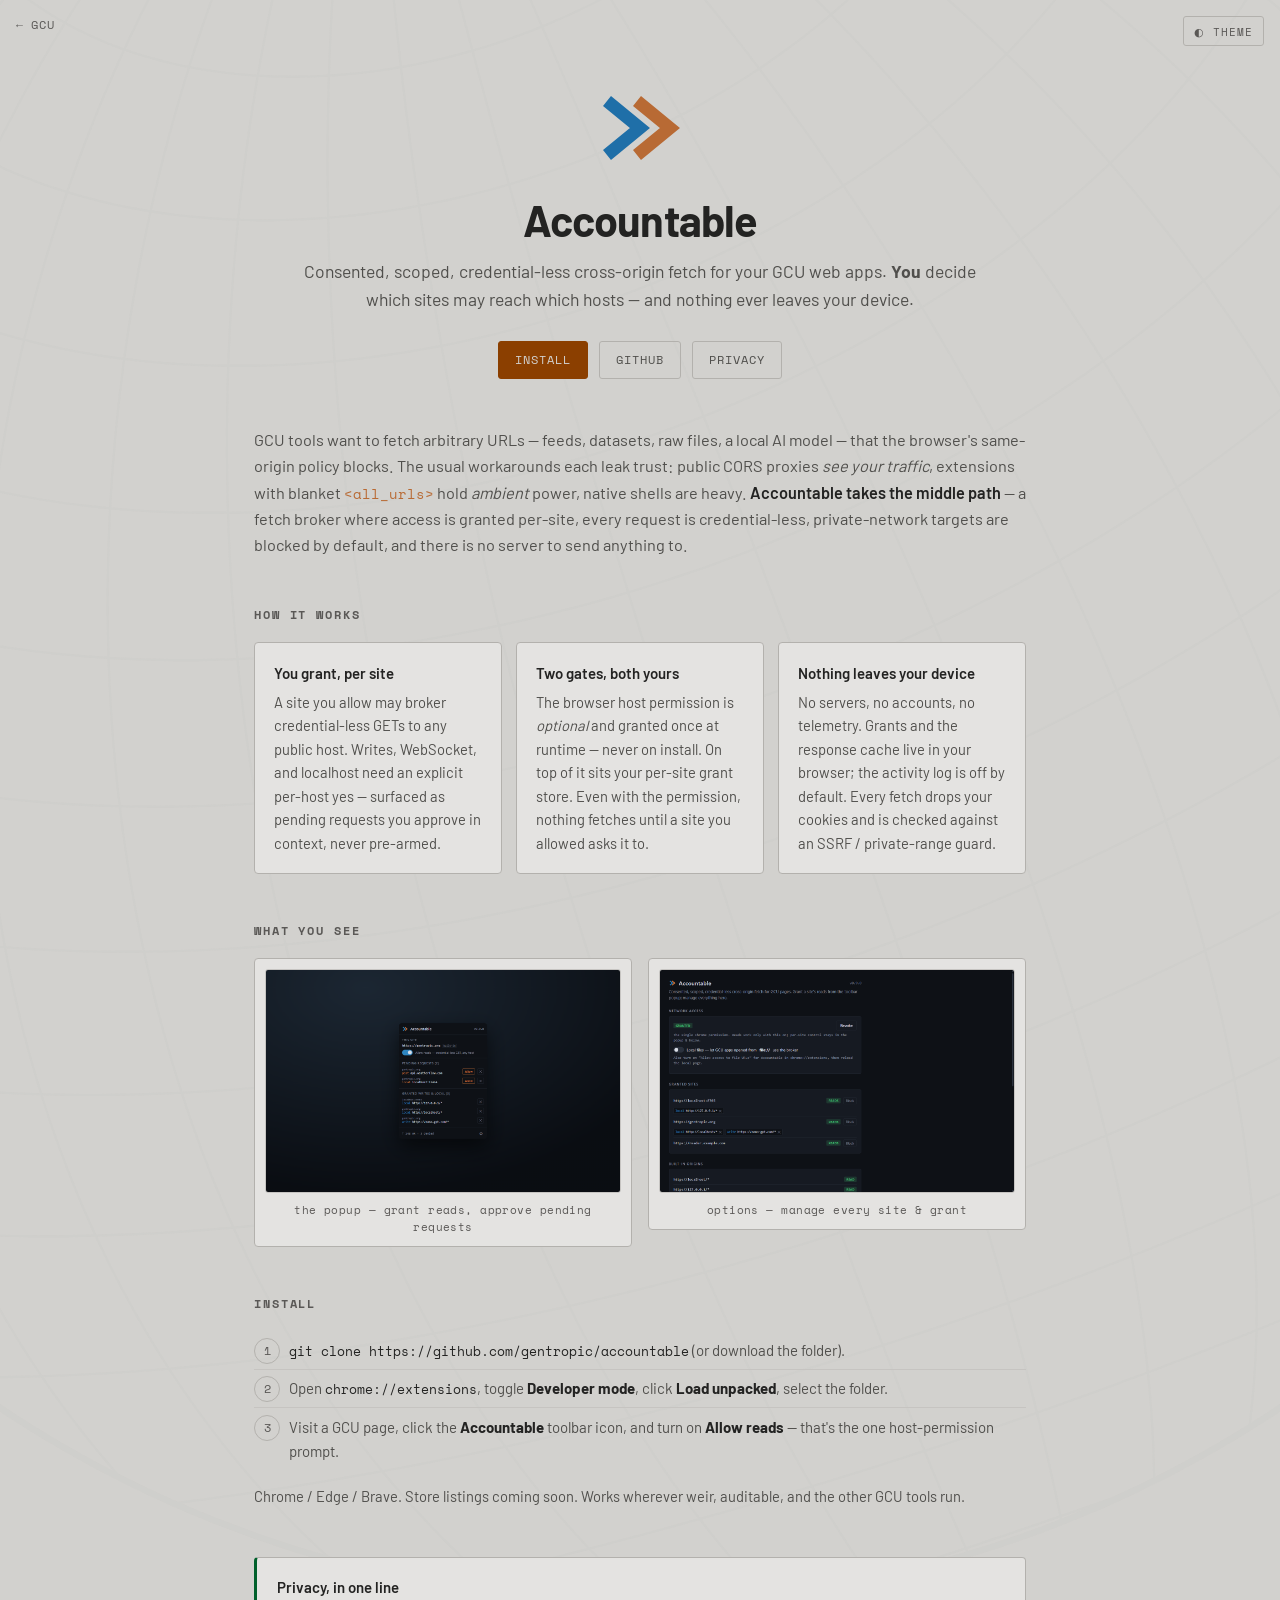
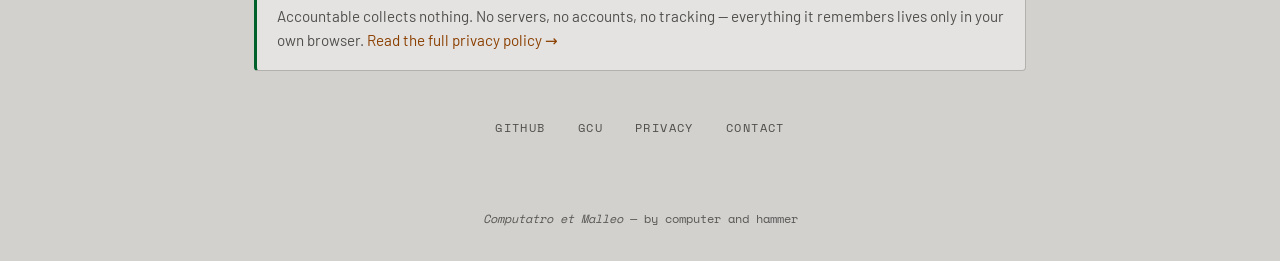
==== accountable/index.html @ f2654f28 "feat: Accountable product page (+ privacy policy) and landing card gentropic.org/accountable — a pro" ====
<!DOCTYPE html>
<!--
  Accountable — product page. GCU design language: @gcu/switchboard tokens (verbatim from the
  landing), Barlow + Space Mono, light (equipment gray) / dark (basalt) following OS + toggle.
  Assets shared with the root landing via ../  (fonts, bearing.min.js, favicon).
-->
<html lang="en">
<head>
  <meta charset="UTF-8">
  <meta name="viewport" content="width=device-width, initial-scale=1.0">
  <title>Accountable — consented cross-origin fetch · GCU</title>
  <meta name="description" content="A browser extension that brokers cross-origin fetches for GCU web apps — consented, scoped, credential-less. You decide which sites may reach which hosts; nothing leaves your device.">
  <link rel="icon" type="image/svg+xml" href="../gcu-favicon-32.svg">
  <script>
    (function () {
      try {
        var t = localStorage.getItem('gcu-theme');
        if (t !== 'light' && t !== 'dark')
          t = (window.matchMedia && window.matchMedia('(prefers-color-scheme: light)').matches) ? 'light' : 'dark';
        if (t === 'dark') document.documentElement.setAttribute('data-theme', 'dark');
      } catch (e) { document.documentElement.setAttribute('data-theme', 'dark'); }
    })();
  </script>
  <style>
    @font-face { font-family:'Barlow'; font-weight:400; font-display:swap; src:url('../fonts/barlow-400.woff2') format('woff2'); }
    @font-face { font-family:'Barlow'; font-weight:600; font-display:swap; src:url('../fonts/barlow-600.woff2') format('woff2'); }
    @font-face { font-family:'Barlow'; font-weight:700; font-display:swap; src:url('../fonts/barlow-700.woff2') format('woff2'); }
    @font-face { font-family:'Space Mono'; font-weight:400; font-style:normal; font-display:swap; src:url('../fonts/space-mono-400.woff2') format('woff2'); }
    @font-face { font-family:'Space Mono'; font-weight:700; font-style:normal; font-display:swap; src:url('../fonts/space-mono-700.woff2') format('woff2'); }

    /* @gcu/switchboard tokens (verbatim) */
    :root {
      --sw-bg-deep:#C2C1BE; --sw-bg:#D2D1CE; --sw-bg-raised:#E4E3E1; --sw-bg-bright:#EDECEB;
      --sw-text:#232322; --sw-text-mid:#504F4C; --sw-text-soft:#5A5856;
      --sw-border:#B3B1AD; --sw-border-soft:#C6C4C1; --sw-rule:#A5A3A0;
      --sw-orange:#8B3F00; --sw-orange-soft:#FDE0CF; --sw-blue:#005C97; --sw-blue-soft:#CCE9FE;
      --sw-green:#00602B; --sw-green-soft:#D2ECD7;
      --sw-mono:'Space Mono','JetBrains Mono','Consolas',monospace; --sw-sans:'Barlow',system-ui,sans-serif;
      --sw-radius:3px; --sw-radius-lg:4px;
      --au-surface-deep:var(--sw-bg-deep); --au-surface:var(--sw-bg); --au-surface-raised:var(--sw-bg-raised); --au-surface-bright:var(--sw-bg-bright);
      --au-fg:var(--sw-text); --au-fg-muted:var(--sw-text-mid); --au-fg-soft:var(--sw-text-soft);
      --au-border:var(--sw-border); --au-border-soft:var(--sw-border-soft); --au-rule:var(--sw-rule);
      --au-action:var(--sw-orange); --au-action-soft:var(--sw-orange-soft); --au-success:var(--sw-green); --au-success-soft:var(--sw-green-soft);
      --au-font-mono:var(--sw-mono); --au-font-sans:var(--sw-sans); --au-radius:var(--sw-radius); --au-radius-lg:var(--sw-radius-lg);
      --au-dur:0.2s; --au-ease:cubic-bezier(0.2,0,0,1);
      --acc-copper:#b86a34; --acc-blue:#1f6fa8;
    }
    [data-theme="dark"] {
      --sw-bg-deep:#0E1012; --sw-bg:#15171A; --sw-bg-raised:#1D2024; --sw-bg-bright:#25282D;
      --sw-text:#DDDCDA; --sw-text-mid:#9E9C98; --sw-text-soft:#83817E;
      --sw-border:#2F3338; --sw-border-soft:#24272B; --sw-rule:#3A3E44;
      --sw-orange:#FB9044; --sw-orange-soft:#2E2119; --sw-blue:#008CD1; --sw-blue-soft:#16262F;
      --sw-green:#5CCB80; --sw-green-soft:#1A261D;
      --acc-copper:#d97a3c; --acc-blue:#2E86C1;
    }

    * { margin:0; padding:0; box-sizing:border-box; }
    body { background:var(--au-surface); color:var(--au-fg); font-family:var(--au-font-sans); font-size:15px; line-height:1.6; min-height:100vh; -webkit-font-smoothing:antialiased; }

    .stereonet-bg { position:fixed; top:50%; left:50%; width:200vmax; height:200vmax; transform:translate(-50%,-50%); opacity:0; pointer-events:none; z-index:0; transition:opacity 1.2s ease-in; }
    .stereonet-bg.loaded { opacity:0.045; }
    .stereonet-bg svg { width:100%; height:100%; }
    .stereonet-bg svg > circle:first-child { fill:transparent !important; }
    .stereonet-bg svg path { stroke:var(--au-rule) !important; }
    .stereonet-bg svg > circle:last-of-type { stroke:var(--au-rule) !important; fill:none !important; }
    .stereonet-bg svg text { display:none !important; }

    .theme-toggle { position:fixed; top:1rem; right:1rem; z-index:3; cursor:pointer; background:transparent; border:1px solid var(--au-border); border-radius:var(--au-radius); color:var(--au-fg-soft); font-family:var(--au-font-mono); font-size:0.7rem; letter-spacing:0.1em; text-transform:uppercase; padding:0.35rem 0.6rem; transition:color var(--au-dur), border-color var(--au-dur); }
    .theme-toggle:hover { color:var(--au-action); border-color:var(--au-action); }
    .crumb { position:fixed; top:1rem; left:1rem; z-index:3; font-family:var(--au-font-mono); font-size:0.72rem; letter-spacing:0.06em; color:var(--au-fg-soft); text-decoration:none; }
    .crumb:hover { color:var(--au-action); }

    main { position:relative; z-index:1; max-width:820px; margin:0 auto; padding:5rem 1.5rem 2rem; }

    header { text-align:center; margin-bottom:3rem; }
    .mark { width:96px; height:96px; margin:0 auto 1.4rem; display:block; }
    h1 { font-family:var(--au-font-sans); font-weight:700; font-size:2.7rem; letter-spacing:-0.02em; line-height:1.05; }
    .tagline { color:var(--au-fg-muted); margin:0.85rem auto 0; font-size:1.1rem; max-width:42rem; }
    .cta { display:flex; gap:0.7rem; justify-content:center; flex-wrap:wrap; margin-top:1.7rem; }
    .btn { font-family:var(--au-font-mono); font-size:0.74rem; letter-spacing:0.08em; text-transform:uppercase; text-decoration:none; padding:0.55rem 1rem; border-radius:var(--au-radius); border:1px solid var(--au-border); color:var(--au-fg-muted); transition:color var(--au-dur), border-color var(--au-dur), background var(--au-dur); }
    .btn:hover { color:var(--au-action); border-color:var(--au-action); }
    .btn.primary { background:var(--au-action); border-color:var(--au-action); color:var(--au-surface); }
    .btn.primary:hover { background:transparent; color:var(--au-action); }

    section { margin:3rem 0; }
    .lead { color:var(--au-fg-muted); font-size:1.02rem; }
    .lead b, .lead strong { color:var(--au-fg); font-weight:600; }
    h2 { font-family:var(--au-font-mono); font-size:0.74rem; font-weight:700; letter-spacing:0.16em; text-transform:uppercase; color:var(--au-fg-soft); margin-bottom:1.1rem; }

    .grid { display:grid; grid-template-columns:repeat(auto-fit,minmax(220px,1fr)); gap:0.9rem; }
    .feat { background:var(--au-surface-raised); border:1px solid var(--au-border); border-radius:var(--au-radius-lg); padding:1.1rem 1.2rem; }
    .feat .ft { font-weight:600; color:var(--au-fg); margin-bottom:0.35rem; }
    .feat .fb { color:var(--au-fg-muted); font-size:0.92rem; }

    .shots { display:grid; grid-template-columns:1fr 1fr; gap:1rem; align-items:start; }
    .shot { background:var(--au-surface-raised); border:1px solid var(--au-border); border-radius:var(--au-radius-lg); padding:0.6rem; }
    .shot img { width:100%; display:block; border-radius:var(--au-radius); border:1px solid var(--au-border-soft); }
    .shot .cap { font-family:var(--au-font-mono); font-size:0.68rem; letter-spacing:0.04em; color:var(--au-fg-soft); margin-top:0.55rem; text-align:center; }

    ol.steps { list-style:none; counter-reset:s; }
    ol.steps li { counter-increment:s; position:relative; padding:0.4rem 0 0.4rem 2.2rem; color:var(--au-fg-muted); border-top:1px solid var(--au-border-soft); }
    ol.steps li:first-child { border-top:none; }
    ol.steps li::before { content:counter(s); position:absolute; left:0; top:0.4rem; width:1.5rem; height:1.5rem; border:1px solid var(--au-border); border-radius:50%; text-align:center; line-height:1.45rem; font-family:var(--au-font-mono); font-size:0.78rem; color:var(--au-fg-soft); }
    ol.steps b, ol.steps code { color:var(--au-fg); }
    code { font-family:var(--au-font-mono); font-size:0.86em; color:var(--acc-copper); }

    .privacy-box { background:var(--au-surface-raised); border:1px solid var(--au-border); border-left:3px solid var(--au-success); border-radius:var(--au-radius-lg); padding:1.1rem 1.25rem; }
    .privacy-box .ph { font-weight:600; color:var(--au-fg); }
    .privacy-box p { color:var(--au-fg-muted); font-size:0.95rem; margin-top:0.3rem; }
    .privacy-box a { color:var(--au-action); text-decoration:none; border-bottom:1px solid transparent; }
    .privacy-box a:hover { border-color:var(--au-action); }

    .links { display:flex; gap:2rem; justify-content:center; flex-wrap:wrap; margin-top:1rem; }
    .links a { color:var(--au-fg-muted); text-decoration:none; font-family:var(--au-font-mono); font-size:0.74rem; letter-spacing:0.12em; text-transform:uppercase; transition:color var(--au-dur); }
    .links a:hover { color:var(--au-action); }

    footer { position:relative; z-index:1; text-align:center; padding:2.5rem 1.5rem 2rem; font-family:var(--au-font-mono); font-size:0.74rem; color:var(--au-fg-soft); }
    footer .motto { font-style:italic; }

    @media (max-width:620px) { main { padding-top:4rem; } h1 { font-size:2rem; } .shots { grid-template-columns:1fr; } }
  </style>
</head>
<body>
  <div class="stereonet-bg" id="bg-container"></div>
  <a class="crumb" href="/">← GCU</a>
  <button class="theme-toggle" id="themeToggle" aria-label="Toggle light / dark">◐ theme</button>

  <main>
    <header>
      <svg class="mark" viewBox="0 0 32 32" aria-hidden="true">
        <path d="M5 7 L16 16 L5 25" fill="none" stroke="var(--acc-blue)" stroke-width="4.2" stroke-linejoin="miter"/>
        <path d="M15 7 L26 16 L15 25" fill="none" stroke="var(--acc-copper)" stroke-width="4.2" stroke-linejoin="miter"/>
      </svg>
      <h1>Accountable</h1>
      <p class="tagline">Consented, scoped, credential-less cross-origin fetch for your GCU web apps. <b>You</b> decide which sites may reach which hosts — and nothing ever leaves your device.</p>
      <div class="cta">
        <a class="btn primary" href="#install">Install</a>
        <a class="btn" href="https://github.com/gentropic/accountable">GitHub</a>
        <a class="btn" href="privacy.html">Privacy</a>
      </div>
    </header>

    <section>
      <p class="lead">GCU tools want to fetch arbitrary URLs — feeds, datasets, raw files, a local AI model — that the browser's same-origin policy blocks. The usual workarounds each leak trust: public CORS proxies <em>see your traffic</em>, extensions with blanket <code>&lt;all_urls&gt;</code> hold <em>ambient</em> power, native shells are heavy. <b>Accountable takes the middle path</b> — a fetch broker where access is granted per-site, every request is credential-less, private-network targets are blocked by default, and there is no server to send anything to.</p>
    </section>

    <section>
      <h2>How it works</h2>
      <div class="grid">
        <div class="feat"><div class="ft">You grant, per site</div><div class="fb">A site you allow may broker credential-less GETs to any public host. Writes, WebSocket, and localhost need an explicit per-host yes — surfaced as pending requests you approve in context, never pre-armed.</div></div>
        <div class="feat"><div class="ft">Two gates, both yours</div><div class="fb">The browser host permission is <em>optional</em> and granted once at runtime — never on install. On top of it sits your per-site grant store. Even with the permission, nothing fetches until a site you allowed asks it to.</div></div>
        <div class="feat"><div class="ft">Nothing leaves your device</div><div class="fb">No servers, no accounts, no telemetry. Grants and the response cache live in your browser; the activity log is off by default. Every fetch drops your cookies and is checked against an SSRF / private-range guard.</div></div>
      </div>
    </section>

    <section>
      <h2>What you see</h2>
      <div class="shots">
        <div class="shot"><img src="popup.png" alt="The Accountable popup: a reads toggle and pending grant requests for the current site"><div class="cap">the popup — grant reads, approve pending requests</div></div>
        <div class="shot"><img src="options.png" alt="The Accountable options page: network access, granted sites with read/write/local chips"><div class="cap">options — manage every site &amp; grant</div></div>
      </div>
    </section>

    <section id="install">
      <h2>Install</h2>
      <ol class="steps">
        <li><code>git clone https://github.com/gentropic/accountable</code> (or download the folder).</li>
        <li>Open <code>chrome://extensions</code>, toggle <b>Developer mode</b>, click <b>Load unpacked</b>, select the folder.</li>
        <li>Visit a GCU page, click the <b>Accountable</b> toolbar icon, and turn on <b>Allow reads</b> — that's the one host-permission prompt.</li>
      </ol>
      <p class="lead" style="margin-top:1rem; font-size:0.92rem;">Chrome / Edge / Brave. Store listings coming soon. Works wherever weir, auditable, and the other GCU tools run.</p>
    </section>

    <section>
      <div class="privacy-box">
        <div class="ph">Privacy, in one line</div>
        <p>Accountable collects nothing. No servers, no accounts, no tracking — everything it remembers lives only in your own browser. <a href="privacy.html">Read the full privacy policy →</a></p>
      </div>
    </section>

    <nav class="links">
      <a href="https://github.com/gentropic/accountable">GitHub</a>
      <a href="/">GCU</a>
      <a href="privacy.html">Privacy</a>
      <a href="mailto:endarthur@gmail.com">Contact</a>
    </nav>
  </main>

  <footer><span class="motto">Computatro et Malleo</span> — by computer and hammer</footer>

  <script src="../bearing.min.js"></script>
  <script>
    document.getElementById('themeToggle').addEventListener('click', function () {
      var dark = document.documentElement.getAttribute('data-theme') === 'dark';
      if (dark) document.documentElement.removeAttribute('data-theme');
      else document.documentElement.setAttribute('data-theme', 'dark');
      try { localStorage.setItem('gcu-theme', dark ? 'light' : 'dark'); } catch (e) {}
    });
    try {
      const DEG = Math.PI/180, LON = -43.93, TILT = 23.44;
      const net = new bearing.Stereonet({ size:600, projection:'equal-area' });
      const c = document.getElementById('bg-container'); c.appendChild(net.element());
      function upd() {
        const now = new Date(), soy = new Date(now.getFullYear(),0,0), doy = (now-soy)/864e5;
        const dec = TILT*Math.sin((360/365)*(doy-81)*DEG);
        const uh = now.getUTCHours()+now.getUTCMinutes()/60, st = uh+LON/15, rot = ((st/24)*360+360)%360;
        net.setCenter(rot, 45+dec).render();
      }
      upd(); requestAnimationFrame(() => c.classList.add('loaded')); setInterval(upd, 1000);
    } catch (e) {}
  </script>
</body>
</html>
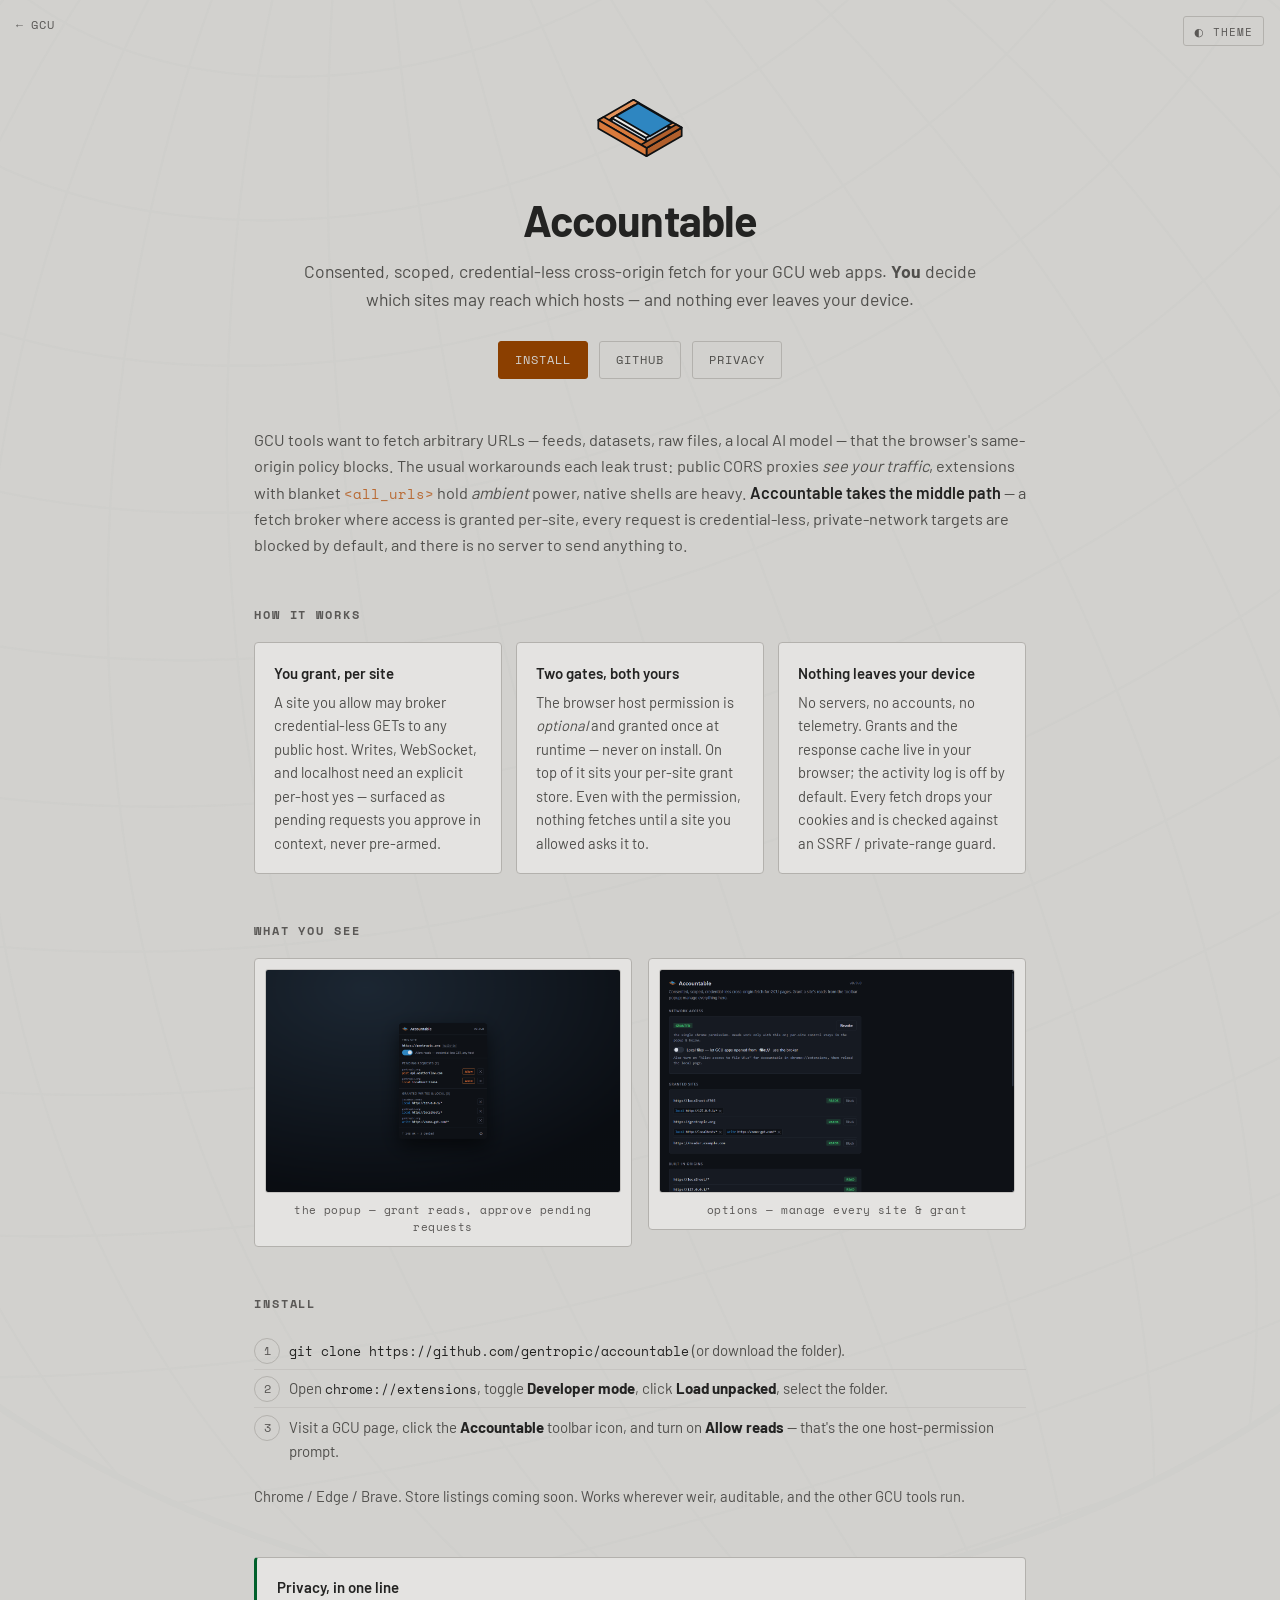
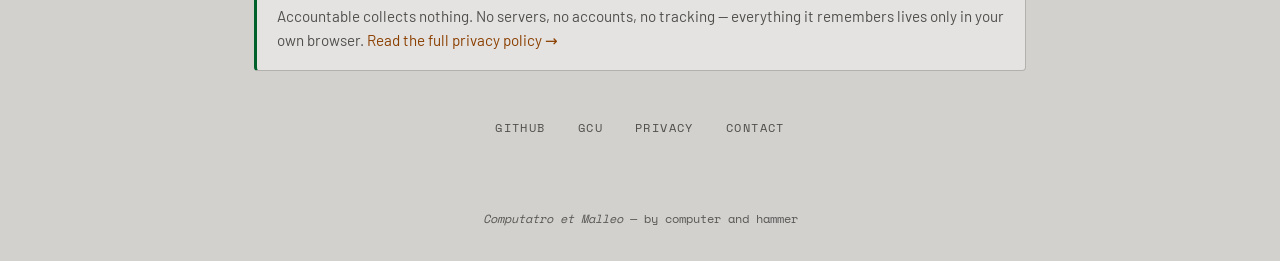
==== commit d8540272: "accountable page: new inbox-tray brand mark Hero mark + accountable-icon.svg swapped from the double" ====
--- a/accountable/index.html
+++ b/accountable/index.html
@@ -127,10 +127,7 @@
 
   <main>
     <header>
-      <svg class="mark" viewBox="0 0 32 32" aria-hidden="true">
-        <path d="M5 7 L16 16 L5 25" fill="none" stroke="var(--acc-blue)" stroke-width="4.2" stroke-linejoin="miter"/>
-        <path d="M15 7 L26 16 L15 25" fill="none" stroke="var(--acc-copper)" stroke-width="4.2" stroke-linejoin="miter"/>
-      </svg>
+      <img class="mark" src="accountable-icon.svg" alt="Accountable mark">
       <h1>Accountable</h1>
       <p class="tagline">Consented, scoped, credential-less cross-origin fetch for your GCU web apps. <b>You</b> decide which sites may reach which hosts — and nothing ever leaves your device.</p>
       <div class="cta">
